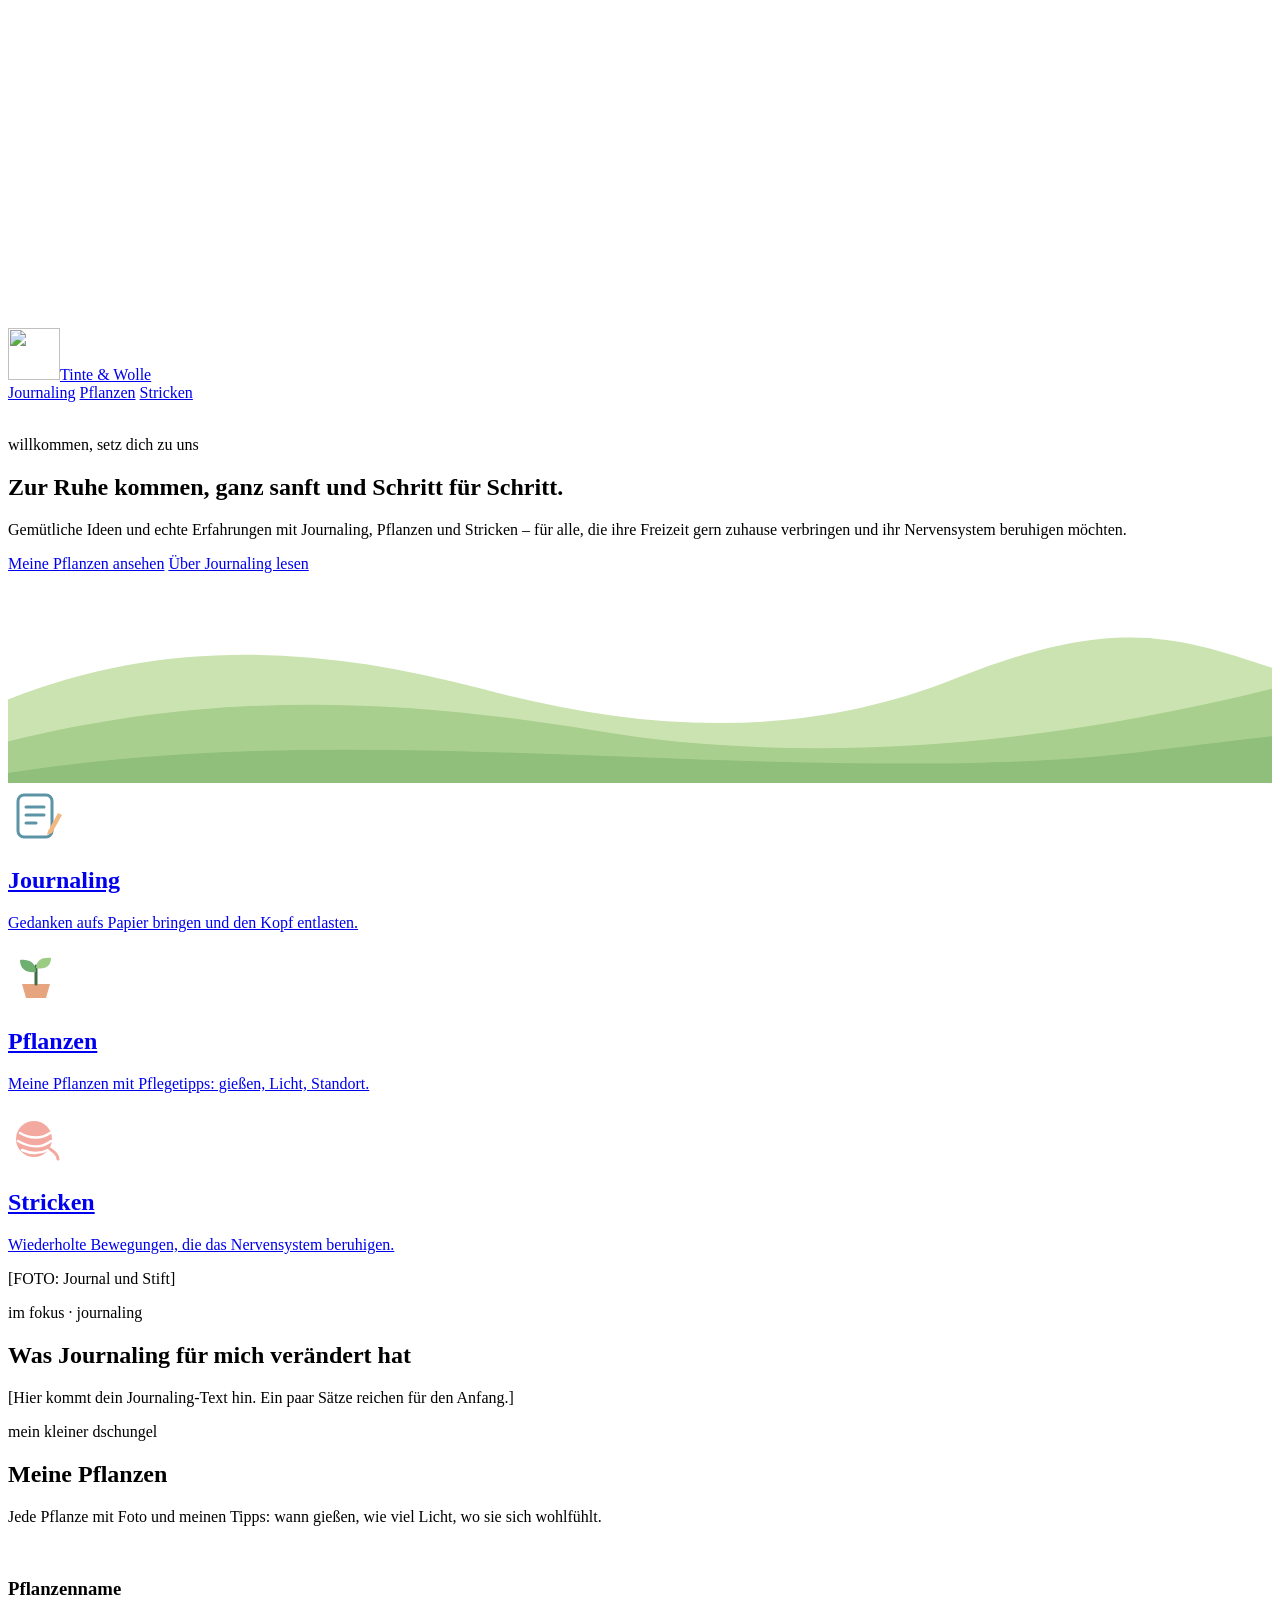
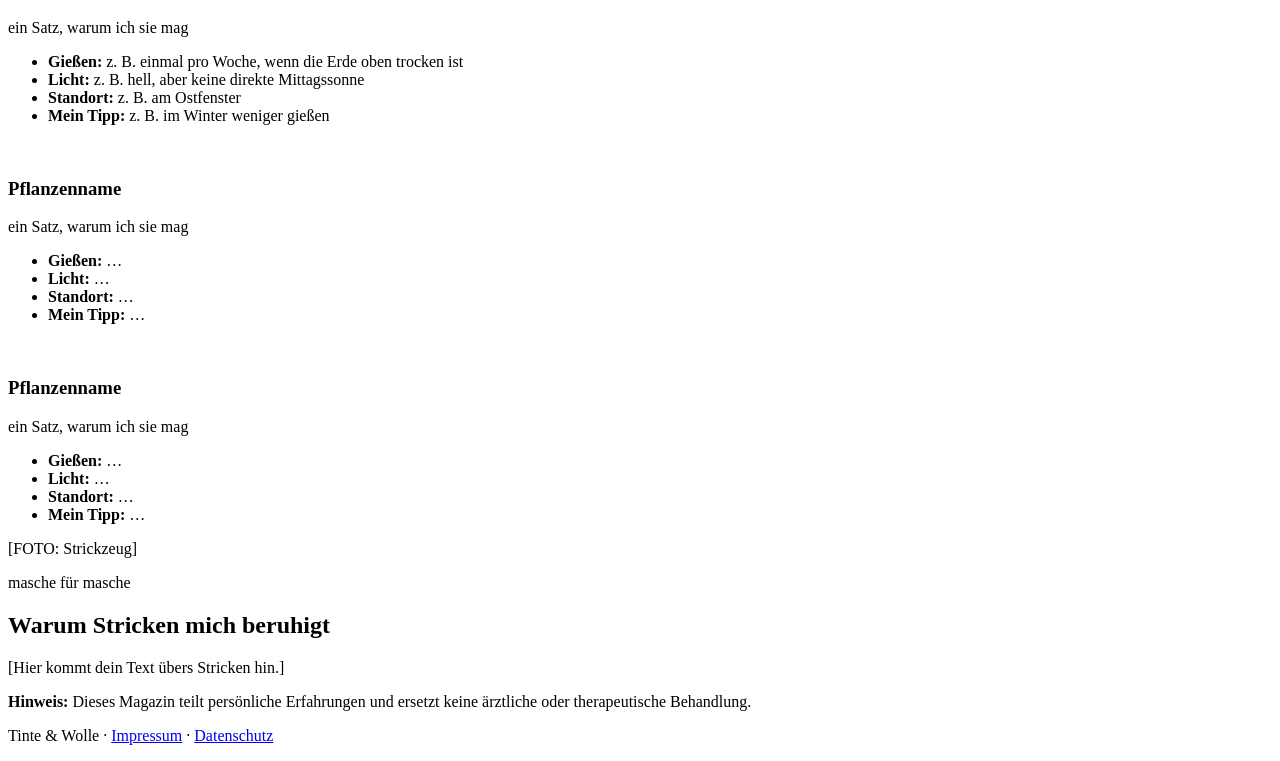
==== index.html @ b8ca983e "Create index.html" ====
<!doctype html>
<html lang="de">
<head>
<meta charset="utf-8">
<meta name="viewport" content="width=device-width, initial-scale=1">
<title>Tinte &amp; Wolle – Zur Ruhe kommen</title>
<meta name="description" content="Tinte & Wolle: gemütliche Ideen zu Journaling, Pflanzen und Stricken für alle, die gern zuhause sind und zur Ruhe kommen möchten.">
<link rel="icon" href="logo.svg" type="image/svg+xml">
<link rel="stylesheet" href="style.css">
</head>
<body>

<section class="hero">
  <svg class="wolken" aria-hidden="true" viewBox="0 0 1200 300" preserveAspectRatio="xMidYMid slice">
    <g fill="#FFFFFF" opacity="0.95">
      <ellipse cx="180" cy="90" rx="90" ry="26"/><ellipse cx="240" cy="72" rx="60" ry="30"/><ellipse cx="130" cy="78" rx="50" ry="24"/>
      <ellipse cx="900" cy="140" rx="110" ry="28"/><ellipse cx="970" cy="118" rx="64" ry="32"/><ellipse cx="830" cy="128" rx="54" ry="24"/>
      <ellipse cx="560" cy="50" rx="70" ry="18"/><ellipse cx="600" cy="38" rx="40" ry="20"/>
    </g>
  </svg>

  <header class="kopf">
    <a href="index.html" class="marke"><img src="logo.svg" alt="" width="52" height="52"><span>Tinte &amp; Wolle</span></a>
    <nav>
      <a href="#journaling">Journaling</a>
      <a href="#pflanzen">Pflanzen</a>
      <a href="#stricken">Stricken</a>
    </nav>
  </header>

  <div class="hero-inhalt">
    <img class="hero-logo" src="logo.svg" alt="">
    <p class="hand">willkommen, setz dich zu uns</p>
    <h1>Zur Ruhe kommen, ganz sanft und Schritt für Schritt.</h1>
    <p class="intro">Gemütliche Ideen und echte Erfahrungen mit Journaling, Pflanzen und Stricken – für alle, die ihre Freizeit gern zuhause verbringen und ihr Nervensystem beruhigen möchten.</p>
    <div class="knoepfe">
      <a class="knopf" href="#pflanzen">Meine Pflanzen ansehen</a>
      <a class="knopf hell" href="#journaling">Über Journaling lesen</a>
    </div>
  </div>

  <svg class="huegel" aria-hidden="true" viewBox="0 0 1200 200" preserveAspectRatio="none">
    <path d="M0 120C150 60 300 70 450 110S750 160 900 100s210-40 300-10V200H0Z" fill="#CBE3B0"/>
    <path d="M0 160C200 110 380 120 560 150s400 20 640-40V200H0Z" fill="#A9CF8E"/>
    <path d="M0 190C250 150 500 175 760 180s300-10 440-25V200H0Z" fill="#8FBF7A"/>
  </svg>
</section>

<main>

<section class="rubriken breite">
  <a class="karte blau" href="#journaling">
    <svg aria-hidden="true" width="56" height="56" viewBox="0 0 56 56"><rect x="10" y="8" width="34" height="42" rx="6" fill="#FFFFFF" stroke="#5C93A6" stroke-width="3"/><path d="M18 20h18M18 28h18M18 36h10" stroke="#5C93A6" stroke-width="3" stroke-linecap="round"/><path d="M40 44l10-18 4 2-10 18-5 2Z" fill="#F2B880"/></svg>
    <h2>Journaling</h2>
    <p>Gedanken aufs Papier bringen und den Kopf entlasten.</p>
  </a>
  <a class="karte gruen" href="#pflanzen">
    <svg aria-hidden="true" width="56" height="56" viewBox="0 0 56 56"><path d="M14 36h28l-4 14H18Z" fill="#E7A57F"/><path d="M28 36V18" stroke="#3F6B45" stroke-width="3" stroke-linecap="round"/><path d="M28 24C28 14 20 11 12 12c0 9 6 13 16 12Z" fill="#6FAF6F"/><path d="M28 20c0-8 7-11 15-10 0 8-6 12-15 10Z" fill="#9CCB84"/></svg>
    <h2>Pflanzen</h2>
    <p>Meine Pflanzen mit Pflegetipps: gießen, Licht, Standort.</p>
  </a>
  <a class="karte rosa" href="#stricken">
    <svg aria-hidden="true" width="56" height="56" viewBox="0 0 56 56"><circle cx="26" cy="30" r="18" fill="#F4A9A0"/><path d="M12 24c10 6 22 6 30 0M10 32c12 7 24 7 33 0M14 41c9 4 18 4 26 0" stroke="#FFFFFF" stroke-width="2.5" fill="none" stroke-linecap="round"/><path d="M42 40c6 4 8 8 8 10" stroke="#F4A9A0" stroke-width="3" fill="none" stroke-linecap="round"/></svg>
    <h2>Stricken</h2>
    <p>Wiederholte Bewegungen, die das Nervensystem beruhigen.</p>
  </a>
</section>

<section id="journaling" class="fokus breite">
  <div class="fokus-bild">[FOTO: Journal und Stift]</div>
  <div>
    <p class="hand">im fokus · journaling</p>
    <h2>Was Journaling für mich verändert hat</h2>
    <p>[Hier kommt dein Journaling-Text hin. Ein paar Sätze reichen für den Anfang.]</p>
  </div>
</section>

<section id="pflanzen" class="pflanzen">
  <div class="breite">
    <p class="hand">mein kleiner dschungel</p>
    <h2>Meine Pflanzen</h2>
    <p class="unterzeile">Jede Pflanze mit Foto und meinen Tipps: wann gießen, wie viel Licht, wo sie sich wohlfühlt.</p>

    <div class="pflanzen-raster">

      <!-- ===== PFLANZE 1 ===== Für eine neue Pflanze: diesen ganzen Block von <article> bis </article> kopieren und darunter einfügen. -->
      <article class="pflanze">
        <img src="bilder/pflanze-1.jpg" alt="Foto meiner Pflanze" onerror="this.style.visibility='hidden'">
        <div class="pflanze-text">
          <h3>Pflanzenname</h3>
          <p class="hand klein">ein Satz, warum ich sie mag</p>
          <ul>
            <li class="giessen"><strong>Gießen:</strong> z. B. einmal pro Woche, wenn die Erde oben trocken ist</li>
            <li class="licht"><strong>Licht:</strong> z. B. hell, aber keine direkte Mittagssonne</li>
            <li class="ort"><strong>Standort:</strong> z. B. am Ostfenster</li>
            <li class="tipp"><strong>Mein Tipp:</strong> z. B. im Winter weniger gießen</li>
          </ul>
        </div>
      </article>
      <!-- ===== ENDE PFLANZE 1 ===== -->

      <article class="pflanze">
        <img src="bilder/pflanze-2.jpg" alt="Foto meiner Pflanze" onerror="this.style.visibility='hidden'">
        <div class="pflanze-text">
          <h3>Pflanzenname</h3>
          <p class="hand klein">ein Satz, warum ich sie mag</p>
          <ul>
            <li class="giessen"><strong>Gießen:</strong> …</li>
            <li class="licht"><strong>Licht:</strong> …</li>
            <li class="ort"><strong>Standort:</strong> …</li>
            <li class="tipp"><strong>Mein Tipp:</strong> …</li>
          </ul>
        </div>
      </article>

      <article class="pflanze">
        <img src="bilder/pflanze-3.jpg" alt="Foto meiner Pflanze" onerror="this.style.visibility='hidden'">
        <div class="pflanze-text">
          <h3>Pflanzenname</h3>
          <p class="hand klein">ein Satz, warum ich sie mag</p>
          <ul>
            <li class="giessen"><strong>Gießen:</strong> …</li>
            <li class="licht"><strong>Licht:</strong> …</li>
            <li class="ort"><strong>Standort:</strong> …</li>
            <li class="tipp"><strong>Mein Tipp:</strong> …</li>
          </ul>
        </div>
      </article>

    </div>
  </div>
</section>

<section id="stricken" class="fokus breite">
  <div class="fokus-bild rosa-bild">[FOTO: Strickzeug]</div>
  <div>
    <p class="hand">masche für masche</p>
    <h2>Warum Stricken mich beruhigt</h2>
    <p>[Hier kommt dein Text übers Stricken hin.]</p>
  </div>
</section>

</main>

<footer>
  <div class="breite">
    <p><strong>Hinweis:</strong> Dieses Magazin teilt persönliche Erfahrungen und ersetzt keine ärztliche oder therapeutische Behandlung.</p>
    <p>Tinte &amp; Wolle · <a href="impressum.html">Impressum</a> · <a href="datenschutz.html">Datenschutz</a></p>
  </div>
</footer>

</body>
</html>
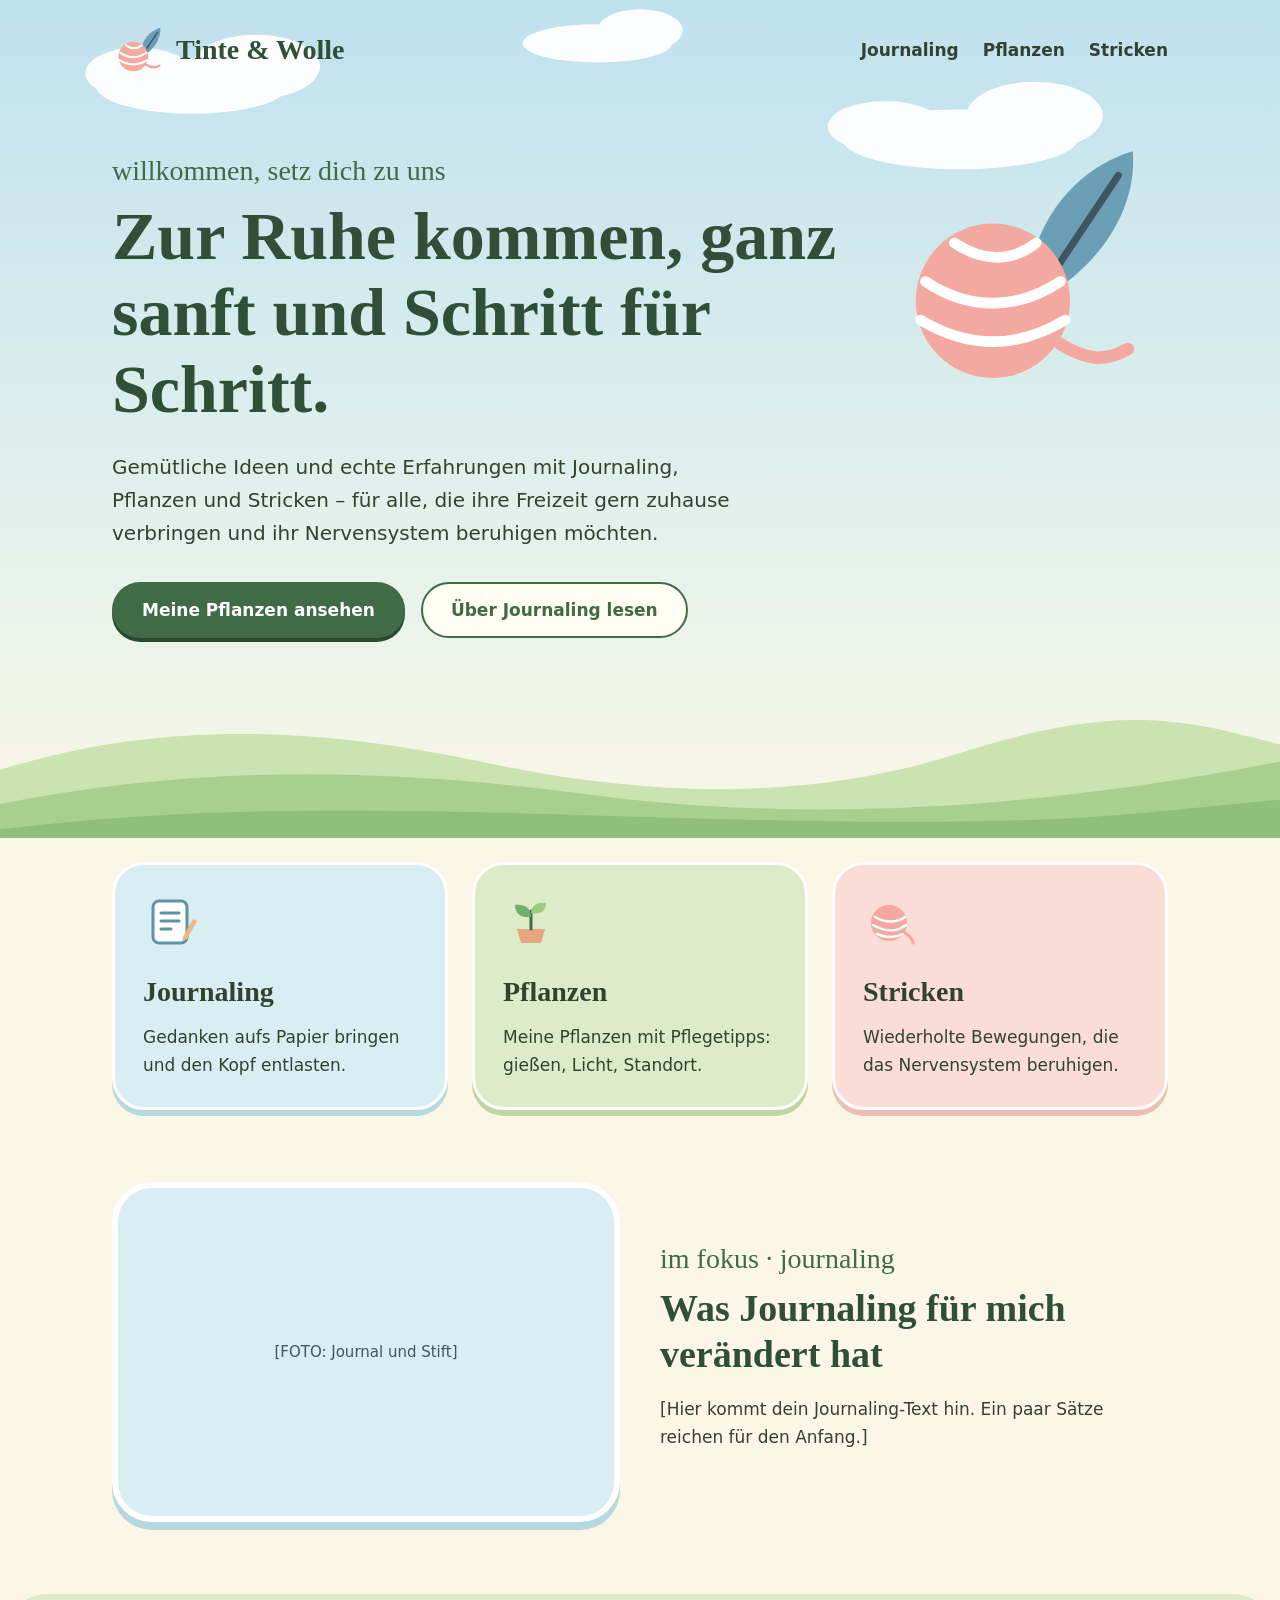
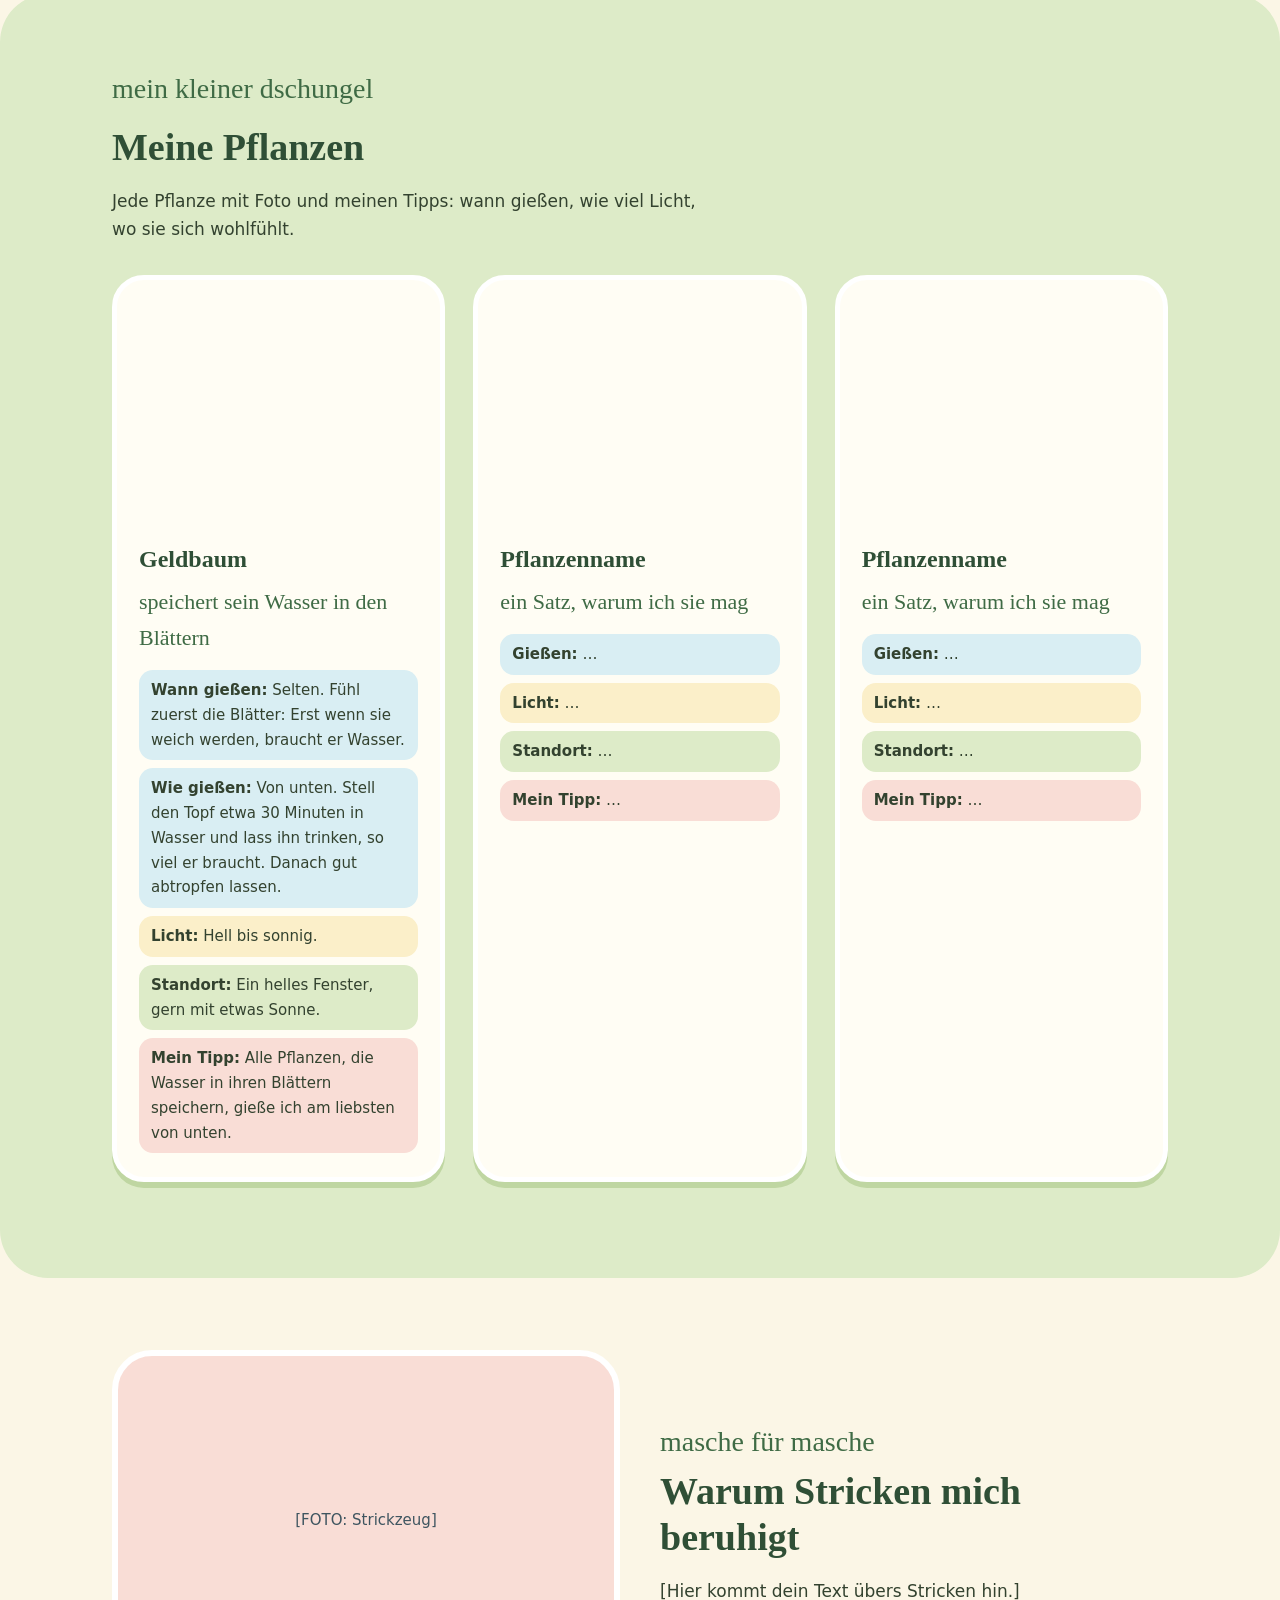
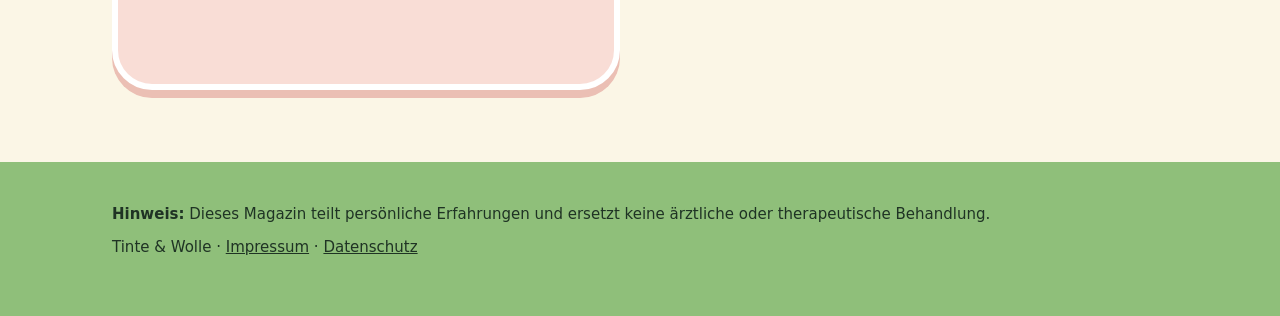
==== commit 886d4187: "Update index.html" ====
--- a/index.html
+++ b/index.html
@@ -85,15 +85,16 @@
 
       <!-- ===== PFLANZE 1 ===== Für eine neue Pflanze: diesen ganzen Block von <article> bis </article> kopieren und darunter einfügen. -->
       <article class="pflanze">
-        <img src="bilder/pflanze-1.jpg" alt="Foto meiner Pflanze" onerror="this.style.visibility='hidden'">
+        <img src="bilder/geldbaum.jpg" alt="Mein Geldbaum" onerror="this.style.visibility='hidden'">
         <div class="pflanze-text">
-          <h3>Pflanzenname</h3>
-          <p class="hand klein">ein Satz, warum ich sie mag</p>
+          <h3>Geldbaum</h3>
+          <p class="hand klein">speichert sein Wasser in den Blättern</p>
           <ul>
-            <li class="giessen"><strong>Gießen:</strong> z. B. einmal pro Woche, wenn die Erde oben trocken ist</li>
-            <li class="licht"><strong>Licht:</strong> z. B. hell, aber keine direkte Mittagssonne</li>
-            <li class="ort"><strong>Standort:</strong> z. B. am Ostfenster</li>
-            <li class="tipp"><strong>Mein Tipp:</strong> z. B. im Winter weniger gießen</li>
+            <li class="giessen"><strong>Wann gießen:</strong> Selten. Fühl zuerst die Blätter: Erst wenn sie weich werden, braucht er Wasser.</li>
+            <li class="giessen"><strong>Wie gießen:</strong> Von unten. Stell den Topf etwa 30 Minuten in Wasser und lass ihn trinken, so viel er braucht. Danach gut abtropfen lassen.</li>
+            <li class="licht"><strong>Licht:</strong> Hell bis sonnig.</li>
+            <li class="ort"><strong>Standort:</strong> Ein helles Fenster, gern mit etwas Sonne.</li>
+            <li class="tipp"><strong>Mein Tipp:</strong> Alle Pflanzen, die Wasser in ihren Blättern speichern, gieße ich am liebsten von unten.</li>
           </ul>
         </div>
       </article>
--- a/style.css
+++ b/style.css
@@ -0,0 +1,145 @@
+/* ============================================
+   Tinte & Wolle – Farben und Gestaltung
+   Farben änderst du hier oben an einer Stelle.
+   ============================================ */
+:root {
+  --hintergrund: #FBF6E6;
+  --text: #33422F;
+  --gruen-dunkel: #2F4F36;
+  --akzent: #3F6B45;
+  --himmel: #D9EEF3;
+  --wiese: #DDEBC8;
+  --rosa: #F9DDD6;
+  --sonne: #FBEFC9;
+  --weiss: #FFFFFF;
+  --schrift-titel: "Fraunces", Georgia, "Times New Roman", serif;
+  --schrift-text: "Nunito", "Segoe UI", system-ui, -apple-system, sans-serif;
+  --schrift-hand: "Caveat", "Segoe Print", "Bradley Hand", cursive;
+}
+
+* { box-sizing: border-box; }
+html { scroll-behavior: smooth; }
+body {
+  margin: 0;
+  background: var(--hintergrund);
+  color: var(--text);
+  font-family: var(--schrift-text);
+  font-size: 17px;
+  line-height: 1.65;
+}
+img { max-width: 100%; }
+a { color: var(--akzent); }
+a:hover { color: var(--gruen-dunkel); }
+h1, h2, h3 { font-family: var(--schrift-titel); color: var(--gruen-dunkel); font-weight: 600; }
+
+.breite { max-width: 1120px; margin: 0 auto; padding: 0 32px; }
+.hand { font-family: var(--schrift-hand); font-size: 28px; color: var(--akzent); margin: 0 0 4px; }
+.hand.klein { font-size: 22px; margin-bottom: 14px; }
+
+/* ---------- Einstieg mit Himmel und Hügeln ---------- */
+.hero {
+  position: relative;
+  overflow: hidden;
+  background: linear-gradient(#BFE1EE, #E8F3EC 70%, var(--hintergrund));
+}
+.wolken { position: absolute; top: 0; left: 0; width: 100%; height: 300px; }
+.huegel { position: absolute; left: 0; bottom: 0; width: 100%; height: 170px; }
+
+.kopf {
+  position: relative;
+  display: flex; flex-wrap: wrap; gap: 16px;
+  align-items: center; justify-content: space-between;
+  max-width: 1120px; margin: 0 auto; padding: 24px 32px;
+}
+.marke { display: flex; align-items: center; gap: 12px; text-decoration: none; }
+.marke span { font-family: var(--schrift-titel); font-size: 28px; font-weight: 600; color: var(--gruen-dunkel); }
+.kopf nav { display: flex; flex-wrap: wrap; gap: 24px; font-weight: 600; }
+.kopf nav a { text-decoration: none; color: var(--text); }
+
+.hero-inhalt { position: relative; max-width: 1120px; margin: 0 auto; padding: 48px 32px 200px; }
+.hero-logo { position: absolute; right: 48px; top: 32px; width: 270px; height: 270px; }
+.hero h1 { margin: 0; max-width: 780px; font-size: clamp(38px, 6vw, 68px); line-height: 1.12; }
+.intro { margin: 24px 0 0; max-width: 620px; font-size: 20px; }
+
+.knoepfe { display: flex; flex-wrap: wrap; gap: 16px; margin-top: 32px; }
+.knopf {
+  display: inline-block; padding: 14px 30px;
+  background: var(--akzent); color: var(--weiss);
+  text-decoration: none; border-radius: 999px; font-weight: 700;
+  box-shadow: 0 4px 0 #2A4A30;
+}
+.knopf:hover { color: var(--weiss); }
+.knopf.hell { background: #FFFDF4; color: var(--akzent); border: 2px solid var(--akzent); box-shadow: none; padding: 12px 28px; }
+
+/* ---------- Rubrik-Karten ---------- */
+.rubriken {
+  display: grid; grid-template-columns: repeat(auto-fit, minmax(240px, 1fr)); gap: 24px;
+  padding-top: 24px; padding-bottom: 72px;
+}
+.karte {
+  display: block; padding: 28px;
+  border: 3px solid var(--weiss); border-radius: 32px;
+  text-decoration: none; color: var(--text);
+}
+.karte h2 { margin: 12px 0 8px; font-size: 28px; color: var(--text); }
+.karte p { margin: 0; }
+.karte.blau { background: var(--himmel); box-shadow: 0 6px 0 #B7D8E1; }
+.karte.gruen { background: var(--wiese); box-shadow: 0 6px 0 #BFD6A2; }
+.karte.rosa { background: var(--rosa); box-shadow: 0 6px 0 #EBBFB4; }
+
+/* ---------- Artikel im Fokus ---------- */
+.fokus {
+  display: grid; grid-template-columns: repeat(auto-fit, minmax(300px, 1fr)); gap: 40px;
+  align-items: center; padding-bottom: 72px; scroll-margin-top: 24px;
+}
+.fokus h2 { margin: 0 0 16px; font-size: 38px; line-height: 1.2; }
+.fokus-bild {
+  min-height: 340px; background: var(--himmel);
+  border: 6px solid var(--weiss); border-radius: 40px; box-shadow: 0 8px 0 #B7D8E1;
+  display: flex; align-items: center; justify-content: center; color: #3F5560; font-size: 15px;
+  overflow: hidden;
+}
+.fokus-bild img { width: 100%; height: 100%; object-fit: cover; }
+.fokus-bild.rosa-bild { background: var(--rosa); box-shadow: 0 8px 0 #EBBFB4; }
+
+/* ---------- Pflanzen ---------- */
+.pflanzen { background: var(--wiese); padding: 72px 0 96px; border-radius: 48px; margin-bottom: 72px; }
+.pflanzen h2 { margin: 0 0 8px; font-size: 38px; }
+.unterzeile { margin: 0 0 32px; max-width: 600px; }
+.pflanzen-raster { display: grid; grid-template-columns: repeat(auto-fit, minmax(260px, 1fr)); gap: 28px; }
+
+.pflanze {
+  background: #FFFDF4; border: 5px solid var(--weiss); border-radius: 32px;
+  overflow: hidden; box-shadow: 0 6px 0 #BFD6A2;
+}
+.pflanze img {
+  display: block; width: 100%; height: 240px; object-fit: cover;
+  background: #C3DBA5; border-radius: 0 0 40px 40px;
+}
+.pflanze-text { padding: 20px 22px 24px; }
+.pflanze h3 { margin: 0 0 4px; font-size: 24px; }
+.pflanze ul { list-style: none; margin: 0; padding: 0; display: grid; gap: 8px; font-size: 15px; }
+.pflanze li { padding: 8px 12px; border-radius: 14px; }
+.pflanze li.giessen { background: var(--himmel); }
+.pflanze li.licht { background: var(--sonne); }
+.pflanze li.ort { background: var(--wiese); }
+.pflanze li.tipp { background: var(--rosa); }
+
+/* ---------- Fußzeile ---------- */
+footer { background: #8FBF7A; color: #1F3324; padding: 40px 0 48px; font-size: 15px; }
+footer p { margin: 0 0 8px; }
+footer a { color: #1F3324; }
+
+/* ---------- Unterseiten (Impressum, Datenschutz) ---------- */
+.unterseite { max-width: 760px; margin: 0 auto; padding: 32px; }
+.unterseite .marke { margin-bottom: 32px; }
+
+/* ---------- Handy ---------- */
+@media (max-width: 900px) {
+  .hero-logo { display: none; }
+}
+@media (max-width: 600px) {
+  .breite, .kopf, .hero-inhalt { padding-left: 16px; padding-right: 16px; }
+  .hero-inhalt { padding-bottom: 160px; }
+  .fokus h2, .pflanzen h2 { font-size: 30px; }
+}
